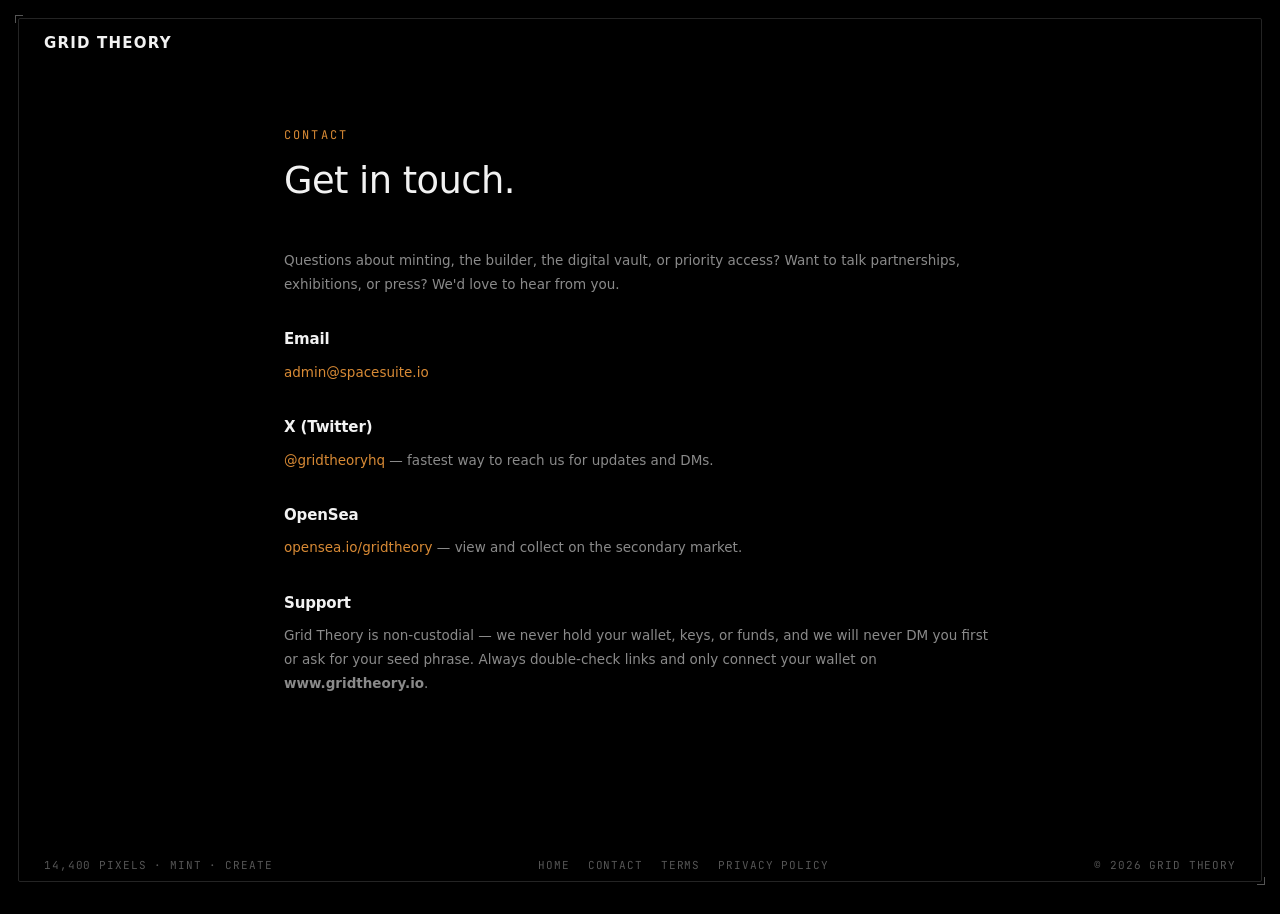
==== contact.html @ b7319b52 "Add art" ====
<!DOCTYPE html>
<html lang="en">
<head>
  <meta charset="UTF-8" />
  <meta name="viewport" content="width=device-width, initial-scale=1.0" />
  <title>Grid Theory — Contact</title>
  <meta name="description" content="Get in touch with the Grid Theory team — partnerships, press, and support." />

  <link rel="preconnect" href="https://api.fontshare.com" crossorigin />
  <link href="https://api.fontshare.com/v2/css?f[]=general-sans@400,500,600&display=swap" rel="stylesheet" />
  <link rel="preconnect" href="https://fonts.googleapis.com" />
  <link rel="preconnect" href="https://fonts.gstatic.com" crossorigin />
  <link href="https://fonts.googleapis.com/css2?family=JetBrains+Mono:wght@400;500&display=swap" rel="stylesheet" />

  <link rel="icon" type="image/png" href="assets/logo-favicon.png?v=69" />
  <link rel="stylesheet" href="styles.css?v=69" />
</head>
<body>
  <div class="frame" aria-hidden="true"></div>

  <header class="topbar">
    <a class="site-name" href="index.html#home" aria-label="Grid Theory">Grid Theory</a>
  </header>

  <main>
    <section class="panel legal-page">
      <div class="panel-head">
        <span class="section-index">CONTACT</span>
        <h2 class="panel-title">Get in touch.</h2>
      </div>

      <div class="legal">
        <p>
          Questions about minting, the builder, the digital vault, or priority access?
          Want to talk partnerships, exhibitions, or press? We'd love to hear from you.
        </p>

        <h3>Email</h3>
        <p><a href="mailto:admin@spacesuite.io">admin@spacesuite.io</a></p>

        <h3>X (Twitter)</h3>
        <p><a href="https://x.com/gridtheoryhq" target="_blank" rel="noreferrer">@gridtheoryhq</a> — fastest way to reach us for updates and DMs.</p>

        <h3>OpenSea</h3>
        <p><a href="https://opensea.io/gridtheory" target="_blank" rel="noreferrer">opensea.io/gridtheory</a> — view and collect on the secondary market.</p>

        <h3>Support</h3>
        <p>
          Grid Theory is non-custodial — we never hold your wallet, keys, or funds, and we
          will never DM you first or ask for your seed phrase. Always double-check links and
          only connect your wallet on <strong>www.gridtheory.io</strong>.
        </p>
      </div>
    </section>
  </main>

  <footer class="footer site-footer">
    <span class="foot-tag">14,400 PIXELS · MINT · CREATE</span>
    <nav class="foot-links" aria-label="Footer">
      <a href="index.html#home">Home</a>
      <a href="contact.html">Contact</a>
      <a href="terms.html">Terms</a>
      <a href="privacy.html">Privacy Policy</a>
    </nav>
    <span class="foot-copy">© 2026 Grid Theory</span>
  </footer>
</body>
</html>
---- styles.css ----
:root {
  --bg: #000000;
  --bg-soft: #111111;
  --text: #f2f2f2;
  --muted: #8a8a8a;
  --faint: #555555;
  --line: #242424;
  --accent-color: #d88a35;
  --accent: var(--accent-color);
  --blue: var(--accent-color);
  --cyan: #00a7b5;
  --gold: #ffc247;
  --violet: #2a1545;
  --font-display: 'General Sans', system-ui, sans-serif;
  --font-mono: 'JetBrains Mono', ui-monospace, monospace;
  --frame-inset: 18px;
  --pad-x: clamp(20px, 5vw, 64px);
}

* { box-sizing: border-box; margin: 0; padding: 0; }

html { scroll-behavior: smooth; }

body {
  background: var(--bg);
  color: var(--text);
  font-family: var(--font-display);
  -webkit-font-smoothing: antialiased;
  line-height: 1.5;
  overflow-x: hidden;
  position: relative;
  min-height: 100vh;
}

/* radial atmosphere */
body::before {
  content: "";
  position: fixed;
  inset: 0;
  background: #000000;
  pointer-events: none;
  z-index: 0;
}

/* ---- thin framed border ---- */
.frame {
  position: fixed;
  inset: var(--frame-inset);
  border: 1px solid var(--line);
  border-radius: 2px;
  pointer-events: none;
  z-index: 50;
}
.frame::before, .frame::after {
  content: "";
  position: absolute;
  width: 7px; height: 7px;
  border: 1px solid var(--faint);
}
.frame::before { top: -4px; left: -4px; border-right: none; border-bottom: none; }
.frame::after { bottom: -4px; right: -4px; border-left: none; border-top: none; }

/* ---- topbar ---- */
.topbar {
  position: fixed;
  top: calc(var(--frame-inset) + 14px);
  left: 0; right: 0;
  display: flex;
  align-items: center;
  justify-content: space-between;
  padding: 0 calc(var(--frame-inset) + 26px);
  z-index: 60;
}

.site-name {
  font-family: var(--font-display);
  font-size: 15px;
  font-weight: 700;
  letter-spacing: 0.08em;
  color: var(--text);
  text-decoration: none;
  text-transform: uppercase;
  white-space: nowrap;
  transition: color .25s;
}

.site-name:hover {
  color: transparent;
  background: linear-gradient(90deg, #ff4d4d, #d88a35, #f0b56a, #1ca3a5, #4f8dff, #ff4d4d);
  background-size: 320% 100%;
  -webkit-background-clip: text;
  background-clip: text;
  animation: wordmark-colour-flow 1.8s ease-in-out infinite;
}

@keyframes wordmark-colour-flow {
  0% { background-position: 0% 50%; }
  50% { background-position: 100% 50%; }
  100% { background-position: 0% 50%; }
}

/* segmented nav */
.nav {
  display: flex;
  border: 1px solid var(--line);
  border-radius: 0;
  overflow: hidden;
  background: rgba(255,255,255,0.018);
  backdrop-filter: blur(6px);
}
.nav-link {
  font-family: var(--font-display);
  font-size: 14px;
  font-weight: 500;
  letter-spacing: 0.01em;
  color: var(--text);
  text-decoration: none;
  padding: 10px 24px;
  border-right: 1px solid var(--line);
  transition: color .25s, background .25s;
}
.nav-link:last-child { border-right: none; }
.nav-link:hover { color: var(--text); background: rgba(255,255,255,0.04); }
.nav-link.is-active { color: var(--text); background: rgba(255,255,255,0.06); }
.nav-link-locked {
  position: relative;
  color: rgba(255,255,255,0.62);
}
.nav-link-locked::after {
  content: "";
  display: inline-block;
  width: 9px;
  height: 11px;
  margin-left: 6px;
  vertical-align: -1px;
  background-color: var(--accent-color);
  -webkit-mask: url("data:image/svg+xml,%3Csvg xmlns='http://www.w3.org/2000/svg' viewBox='0 0 24 24'%3E%3Cpath d='M7 10V7a5 5 0 0 1 10 0v3' fill='none' stroke='%23000' stroke-width='2'/%3E%3Crect x='4' y='10' width='16' height='11' rx='2' fill='%23000'/%3E%3C/svg%3E") no-repeat center / contain;
  mask: url("data:image/svg+xml,%3Csvg xmlns='http://www.w3.org/2000/svg' viewBox='0 0 24 24'%3E%3Cpath d='M7 10V7a5 5 0 0 1 10 0v3' fill='none' stroke='%23000' stroke-width='2'/%3E%3Crect x='4' y='10' width='16' height='11' rx='2' fill='%23000'/%3E%3C/svg%3E") no-repeat center / contain;
}
.menu-toggle {
  display: none;
  flex-direction: column;
  gap: 5px;
  background: none;
  border: none;
  cursor: pointer;
  padding: 8px;
}
.menu-toggle span {
  width: 22px; height: 1.5px;
  background: var(--text);
  transition: transform .3s, opacity .3s;
}

/* ---- hero ---- */
.hero {
  position: relative;
  z-index: 1;
  min-height: 100vh;
  display: flex;
  align-items: center;
  justify-content: center;
  gap: clamp(42px, 7vw, 110px);
  padding: 0 var(--pad-x);
}
.hero-inner {
  max-width: 620px;
  width: 100%;
}
.hero-title {
  font-size: clamp(2rem, 5.2vw, 3.4rem);
  font-weight: 500;
  line-height: 1.08;
  letter-spacing: -0.02em;
  margin-bottom: 34px;
}

.pixel-art-preview {
  width: clamp(220px, 28vw, 390px);
  aspect-ratio: 1;
  border: 1px solid rgba(255,255,255,0.14);
  background: #0b0b0b;
  box-shadow: 0 34px 120px rgba(0,0,0,0.62), 0 0 80px rgba(255,45,111,0.09);
  padding: clamp(7px, 1vw, 11px);
}

.pixel-board-image {
  width: 100%;
  height: 100%;
  display: block;
  object-fit: cover;
  image-rendering: pixelated;
  image-rendering: crisp-edges;
}

/* ---- digital vault: 3D coverflow gallery ---- */
.vault-loading, .vault-empty {
  font-family: var(--font-mono);
  font-size: 12px;
  letter-spacing: 0.04em;
  color: var(--muted);
  padding: 24px 0;
}
.vault-coverflow {
  position: relative;
  height: clamp(330px, 46vw, 560px);
  margin: 22px 0 6px;
  perspective: 1600px;
}
.vault-track {
  position: absolute;
  inset: 0;
  transform-style: preserve-3d;
}
.vault-frame {
  position: absolute;
  top: 50%;
  left: 50%;
  width: clamp(230px, 33vw, 410px);
  height: clamp(290px, 42vw, 520px);
  border: 1px solid rgba(255, 255, 255, 0.14);
  border-radius: 5px;
  background: #0b0b0b;
  overflow: hidden;
  box-shadow: 0 28px 80px rgba(0, 0, 0, 0.6);
  cursor: pointer;
  filter: brightness(0.45) saturate(0.85) blur(3.5px);
  transition: transform .6s cubic-bezier(.22, .7, .2, 1), opacity .6s, filter .6s, box-shadow .6s, border-color .6s;
  will-change: transform, opacity;
}
.vault-frame.is-active {
  filter: none;
  cursor: default;
  border-color: rgba(216, 138, 53, 0.5);
  box-shadow: 0 44px 130px rgba(0, 0, 0, 0.78), 0 0 80px rgba(216, 138, 53, 0.1);
}
.vault-frame-img {
  width: 100%;
  height: 100%;
  object-fit: cover;
  display: block;
}
.vault-frame-info {
  position: absolute;
  left: 0;
  right: 0;
  bottom: 0;
  max-height: 70%;
  overflow-y: auto;
  padding: 40px 16px 16px;
  background: linear-gradient(transparent, rgba(6, 6, 8, 0.7) 28%, rgba(6, 6, 8, 0.96));
  -webkit-backdrop-filter: blur(4px);
  backdrop-filter: blur(4px);
  opacity: 0;
  transform: translateY(10px);
  transition: opacity .4s .12s, transform .4s .12s;
  -ms-overflow-style: none;
  scrollbar-width: thin;
}
.vault-frame-info::-webkit-scrollbar { width: 4px; }
.vault-frame-info::-webkit-scrollbar-thumb { background: rgba(255,255,255,0.18); }
.vault-frame.is-active .vault-frame-info { opacity: 1; transform: none; }
.vault-frame-info strong {
  display: block;
  font-size: 14px;
  font-weight: 600;
  letter-spacing: -0.01em;
  margin-bottom: 7px;
}
.vault-frame-info p {
  margin: 0;
  font-size: 11px;
  line-height: 1.55;
  color: rgba(255, 255, 255, 0.76);
}
/* caption below the frame — used on mobile (hidden on desktop, where the
   info sits as an overlay inside the frame) */
.vault-caption { display: none; }

.vault-controls {
  display: flex;
  align-items: center;
  justify-content: center;
  gap: 20px;
  margin-top: 14px;
}

/* Mobile: the 3D coverflow is too cramped — show a single full-width image
   with the description below it instead. */
@media (max-width: 720px) {
  .vault-coverflow {
    height: auto;
    perspective: none;
    margin: 18px 0 0;
  }
  .vault-track {
    position: static;
    transform-style: flat;
  }
  .vault-frame {
    position: relative;
    top: auto;
    left: auto;
    width: 100%;
    height: auto;
    aspect-ratio: 1;
    transform: none !important;
    filter: none !important;
    opacity: 1 !important;
    box-shadow: 0 20px 60px rgba(0, 0, 0, 0.6);
  }
  .vault-frame:not(.is-active) { display: none; }
  .vault-frame-info { display: none; }
  .vault-caption {
    display: block;
    margin: 16px 2px 2px;
  }
  .vault-caption strong {
    display: block;
    font-size: 15px;
    font-weight: 600;
    letter-spacing: -0.01em;
    margin-bottom: 8px;
  }
  .vault-caption p {
    margin: 0;
    font-size: 12px;
    line-height: 1.65;
    color: var(--muted);
  }
}
.vault-nav {
  width: 42px;
  height: 42px;
  display: flex;
  align-items: center;
  justify-content: center;
  border: 1px solid var(--line);
  background: rgba(255, 255, 255, 0.03);
  color: var(--text);
  font-size: 20px;
  line-height: 1;
  cursor: pointer;
  border-radius: 999px;
  transition: border-color .25s, color .25s, background .25s;
}
.vault-nav:hover { border-color: var(--accent-color); color: var(--accent); }
.vault-counter {
  min-width: 54px;
  text-align: center;
  font-family: var(--font-mono);
  font-size: 11px;
  letter-spacing: 0.08em;
  color: var(--faint);
}

.hero-grid {
  width: 100%;
  height: 100%;
  display: grid;
  grid-template-columns: 1fr 1fr;
  grid-template-rows: 1fr 1fr;
  gap: clamp(6px, 1vw, 10px);
}

.hero-tile {
  width: 100%;
  height: 100%;
  display: block;
  border: 1px solid rgba(255,255,255,0.12);
  background: #060606;
}

.hero-meta {
  font-family: var(--font-mono);
  font-size: 13px;
  line-height: 1.85;
  letter-spacing: 0.02em;
  color: var(--accent-color);
  text-transform: uppercase;
}
.hero-meta .meta-gap { margin-top: 16px; }

.hero-links {
  margin-top: 30px;
  display: flex;
  flex-direction: column;
  gap: 4px;
}
.text-link {
  font-family: var(--font-mono);
  font-size: 12px;
  letter-spacing: 0.03em;
  text-transform: uppercase;
  color: var(--text);
  text-decoration: none;
  width: fit-content;
  border-bottom: 1px solid var(--faint);
  padding-bottom: 2px;
  transition: color .25s, border-color .25s;
}
.text-link:hover { color: var(--accent); border-color: var(--accent); }

/* ---- panels ---- */
.panel {
  position: relative;
  z-index: 1;
  padding: clamp(80px, 14vh, 160px) var(--pad-x);
  max-width: 1120px;
  margin: 0 auto;
}
.panel-head { margin-bottom: 48px; }
.section-index {
  font-family: var(--font-mono);
  font-size: 12px;
  letter-spacing: 0.18em;
  color: var(--blue);
  display: block;
  margin-bottom: 16px;
}
.panel-title {
  font-size: clamp(1.5rem, 3.4vw, 2.3rem);
  font-weight: 500;
  letter-spacing: -0.015em;
  line-height: 1.12;
}
.panel-note {
  font-family: var(--font-mono);
  font-size: 12px;
  line-height: 1.8;
  color: var(--muted);
  text-transform: uppercase;
  letter-spacing: 0.02em;
  max-width: 460px;
  margin-top: 40px;
}

/* canvas stage */
.canvas-stage {
  position: relative;
  border: 1px solid var(--line);
  border-radius: 3px;
  aspect-ratio: 16 / 9;
  overflow: hidden;
  background: #000000;
}
#field { width: 100%; height: 100%; display: block; cursor: crosshair; }
.canvas-readout {
  position: absolute;
  bottom: 14px; left: 16px;
  display: flex;
  gap: 22px;
  font-family: var(--font-mono);
  font-size: 11px;
  letter-spacing: 0.06em;
  color: var(--faint);
  text-transform: uppercase;
  pointer-events: none;
}
.canvas-readout span { transition: color .2s; }

/* grid size examples */
.grid-size-list {
  display: grid;
  grid-template-columns: repeat(4, 1fr);
  gap: 14px;
}

.grid-size-card {
  border: 1px solid var(--line);
  background: rgba(255,255,255,0.01);
  color: inherit;
  padding: 14px;
  min-height: 210px;
  display: flex;
  flex-direction: column;
  justify-content: space-between;
  text-align: left;
  cursor: pointer;
  appearance: none;
  transition: border-color .25s, background .25s, transform .25s;
}

.grid-size-card:hover {
  border-color: var(--accent-color);
  background: rgba(216,138,53,0.025);
  transform: translateY(-2px);
}

.grid-size-card:focus-visible {
  outline: 2px solid #5aa7ff;
  outline-offset: 3px;
}

.grid-size-card.is-active {
  border-color: #5aa7ff;
  background: rgba(90,167,255,0.045);
  box-shadow: 0 0 0 1px rgba(90,167,255,0.14), 0 18px 60px rgba(90,167,255,0.06);
}

.grid-size-card span {
  font-family: var(--font-mono);
  font-size: 13px;
  letter-spacing: 0.08em;
  color: var(--accent-color);
  text-transform: uppercase;
  margin-top: 16px;
}

.grid-sample {
  width: 100%;
  aspect-ratio: 1;
  position: relative;
  border: 1px solid rgba(255,255,255,0.38);
  background-color: #101010;
  background-image:
    linear-gradient(rgba(255,255,255,0.5) 1px, transparent 1px),
    linear-gradient(90deg, rgba(255,255,255,0.5) 1px, transparent 1px);
  background-size:
    calc(100% / var(--grid-size, 6)) calc(100% / var(--grid-size, 6)),
    calc(100% / var(--grid-size, 6)) calc(100% / var(--grid-size, 6));
  background-position: 0 0;
  overflow: hidden;
}

/* builder */
.builder-panel {
  max-width: 1240px;
  padding-top: clamp(130px, 18vh, 220px);
  margin-top: clamp(24px, 5vh, 72px);
}

.builder-head {
  display: flex;
  justify-content: space-between;
  align-items: flex-start;
  gap: 24px;
}

.wallet-button,
.download-button,
.builder-grid-controls button {
  border: 1px solid var(--line);
  background: rgba(255,255,255,0.018);
  color: var(--text);
  font-family: var(--font-mono);
  font-size: 11px;
  letter-spacing: 0.07em;
  text-transform: uppercase;
  padding: 11px 14px;
  cursor: pointer;
  transition: border-color .25s, background .25s, color .25s, transform .25s;
}

.wallet-button:hover,
.download-button:hover,
.builder-grid-controls button:hover,
.builder-grid-controls button.is-active {
  border-color: var(--accent-color);
  color: var(--accent-color);
  background: rgba(216,138,53,0.04);
}

.builder-shell {
  display: grid;
  grid-template-columns: minmax(230px, 300px) 1fr;
  gap: 18px;
  align-items: stretch;
}

.nft-drawer,
.builder-workspace {
  border: 1px solid var(--line);
  background: rgba(255,255,255,0.012);
}

.nft-drawer {
  padding: 16px;
}

.drawer-head {
  display: flex;
  flex-direction: column;
  gap: 8px;
  margin-bottom: 16px;
}

.drawer-head span {
  font-family: var(--font-mono);
  font-size: 12px;
  letter-spacing: 0.08em;
  color: var(--accent-color);
  text-transform: uppercase;
}

.nft-count {
  font-family: var(--font-mono);
  font-size: 11px;
  line-height: 1.4;
  letter-spacing: 0.07em;
  color: var(--text);
  text-transform: uppercase;
  font-weight: 500;
}

.drawer-head small {
  font-family: var(--font-mono);
  font-size: 10px;
  line-height: 1.6;
  color: var(--muted);
  text-transform: uppercase;
}

.nft-palette {
  display: grid;
  grid-template-columns: repeat(4, 1fr);
  gap: 8px;
  max-height: 520px;
  overflow: auto;
  padding-right: 4px;
}

.nft-palette.is-return-target {
  outline: 2px dashed var(--accent-color);
  outline-offset: 4px;
  background: rgba(216,138,53,0.05);
}

.nft-empty {
  grid-column: 1 / -1;
  min-height: 220px;
  border: 1px dashed rgba(255,255,255,0.18);
  display: grid;
  place-items: center;
  text-align: center;
  padding: 18px;
  font-family: var(--font-mono);
  font-size: 10px;
  line-height: 1.7;
  letter-spacing: 0.06em;
  color: var(--muted);
  text-transform: uppercase;
}

.nft-swatch {
  aspect-ratio: 1;
  border: 1px solid rgba(255,255,255,0.16);
  cursor: grab;
  position: relative;
  transition: transform .2s, border-color .2s;
}

.nft-swatch:active { cursor: grabbing; }
.nft-swatch.is-selected,
.nft-swatch:hover {
  border-color: var(--accent-color);
  transform: translateY(-1px);
}

.nft-swatch::after {
  content: attr(data-token);
  position: absolute;
  left: 4px;
  bottom: 3px;
  font-family: var(--font-mono);
  font-size: 7px;
  color: rgba(255,255,255,0.72);
  text-shadow: 0 1px 2px rgba(0,0,0,0.8);
}

.builder-workspace {
  padding: 16px;
  min-width: 0;
}

.builder-toolbar {
  display: flex;
  justify-content: space-between;
  gap: 14px;
  margin-bottom: 16px;
}

.builder-grid-controls {
  display: flex;
  flex-wrap: wrap;
  gap: 8px;
}

.download-group {
  display: flex;
  gap: 8px;
}

.art-name-input {
  border: 1px solid var(--line);
  background: rgba(255,255,255,0.02);
  color: var(--text);
  font-family: var(--font-mono);
  font-size: 11px;
  letter-spacing: 0.06em;
  text-transform: uppercase;
  padding: 0 12px;
  min-width: 160px;
}

.art-name-input::placeholder {
  color: var(--faint);
  text-transform: uppercase;
}

.art-name-input:focus {
  outline: none;
  border-color: var(--accent-color);
}

.builder-board-wrap {
  display: grid;
  place-items: center;
  min-height: 560px;
  background: #050505;
  border: 1px solid rgba(255,255,255,0.08);
  overflow: hidden;
}

.builder-board {
  width: min(70vh, 100%, 620px);
  aspect-ratio: 1;
  display: grid;
  background: rgba(255,255,255,0.42);
  gap: 1px;
  border: 1px solid rgba(255,255,255,0.28);
}

.builder-cell {
  border: 0;
  padding: 0;
  background: #101010;
  min-width: 0;
  min-height: 0;
  cursor: copy;
  transition: outline .15s, filter .15s;
}

.builder-cell:hover,
.builder-cell.is-hovered {
  outline: 2px solid #5aa7ff;
  outline-offset: -2px;
  filter: brightness(1.18);
}

/* standalone lab page */
.lab-page {
  padding-top: clamp(120px, 16vh, 200px);
  margin-top: 0;
}

/* wallet picker modal */
.wallet-modal {
  position: fixed;
  inset: 0;
  z-index: 1000;
  display: grid;
  place-items: center;
  padding: 24px;
  background: rgba(0,0,0,0);
  backdrop-filter: blur(0);
  -webkit-backdrop-filter: blur(0);
  opacity: 0;
  pointer-events: none;
  transition: opacity .25s, background .25s, backdrop-filter .25s;
}

.wallet-modal.is-visible {
  background: rgba(0,0,0,0.5);
  backdrop-filter: blur(14px);
  -webkit-backdrop-filter: blur(14px);
  opacity: 1;
  pointer-events: auto;
}

.wallet-card {
  position: relative;
  width: min(420px, 100%);
  border: 1px solid rgba(216,138,53,0.42);
  background: rgba(8,8,8,0.96);
  box-shadow: 0 40px 140px rgba(0,0,0,0.8), 0 0 80px rgba(216,138,53,0.08);
  padding: 30px 26px 24px;
  transform: translateY(12px) scale(0.985);
  opacity: 0;
  transition: transform .25s, opacity .25s;
}

.wallet-modal.is-visible .wallet-card {
  transform: translateY(0) scale(1);
  opacity: 1;
}

.wallet-close {
  position: absolute;
  top: 14px;
  right: 14px;
  border: 1px solid var(--line);
  background: rgba(255,255,255,0.02);
  color: var(--text);
  font-family: var(--font-mono);
  font-size: 10px;
  letter-spacing: 0.08em;
  text-transform: uppercase;
  padding: 8px 11px;
  cursor: pointer;
}

.wallet-close:hover { border-color: var(--accent-color); color: var(--accent-color); }

.wallet-eyebrow {
  display: block;
  font-family: var(--font-mono);
  font-size: 11px;
  letter-spacing: 0.14em;
  text-transform: uppercase;
  color: var(--accent-color);
  margin-bottom: 12px;
}

.wallet-card h3 {
  font-size: 1.4rem;
  font-weight: 500;
  letter-spacing: -0.015em;
  margin-bottom: 20px;
}

/* verify popup */
.verify-intro {
  font-size: 12.5px;
  line-height: 1.7;
  color: var(--muted);
  margin: -8px 0 18px;
}
.verify-modal .cert-form { margin-top: 0; }
.verify-result { margin-top: 14px; }
.verify-result:empty { display: none; }

.wallet-options {
  display: flex;
  flex-direction: column;
  gap: 10px;
  margin-bottom: 16px;
}

.wallet-option {
  display: flex;
  align-items: center;
  justify-content: space-between;
  border: 1px solid var(--line);
  background: rgba(255,255,255,0.018);
  color: var(--text);
  padding: 15px 16px;
  cursor: pointer;
  transition: border-color .2s, background .2s, transform .2s;
}

.wallet-option:hover {
  border-color: var(--accent-color);
  background: rgba(216,138,53,0.05);
  transform: translateY(-1px);
}

.wallet-option[data-missing="true"] { opacity: 0.55; }

.wallet-option-name {
  font-family: var(--font-display);
  font-size: 15px;
  font-weight: 500;
}

.wallet-option-status {
  font-family: var(--font-mono);
  font-size: 9px;
  letter-spacing: 0.08em;
  text-transform: uppercase;
  color: var(--muted);
}

.wallet-card small {
  display: block;
  font-family: var(--font-mono);
  font-size: 10px;
  line-height: 1.6;
  letter-spacing: 0.04em;
  color: var(--muted);
  text-transform: uppercase;
}

/* lab wallet header */
.lab-wallet {
  display: flex;
  flex-direction: column;
  align-items: flex-end;
  gap: 8px;
  max-width: 320px;
}

.lab-wallet small {
  font-family: var(--font-mono);
  font-size: 10px;
  line-height: 1.6;
  letter-spacing: 0.04em;
  color: var(--muted);
  text-transform: uppercase;
  text-align: right;
}

/* certificate verification */
.cert-verify {
  margin-top: 40px;
  border: 1px solid var(--line);
  background: rgba(255,255,255,0.012);
  padding: clamp(22px, 3vw, 34px);
}

.cert-title {
  font-size: clamp(1.2rem, 2.6vw, 1.7rem);
  font-weight: 500;
  letter-spacing: -0.015em;
  line-height: 1.12;
  margin-top: 12px;
}

.cert-note {
  font-family: var(--font-mono);
  font-size: 11px;
  line-height: 1.8;
  letter-spacing: 0.02em;
  color: var(--muted);
  text-transform: uppercase;
  max-width: 520px;
  margin-top: 14px;
}

.cert-form {
  display: flex;
  gap: 10px;
  margin-top: 22px;
  max-width: 480px;
}

.cert-form input {
  flex: 1;
  min-width: 0;
  border: 1px solid var(--line);
  background: rgba(255,255,255,0.02);
  color: var(--text);
  font-family: var(--font-mono);
  font-size: 13px;
  letter-spacing: 0.08em;
  text-transform: uppercase;
  padding: 12px 14px;
}

.cert-form input:focus {
  outline: none;
  border-color: var(--accent-color);
}

.cert-form button {
  border: 1px solid var(--accent-color);
  background: rgba(216,138,53,0.06);
  color: var(--accent-color);
  font-family: var(--font-mono);
  font-size: 11px;
  letter-spacing: 0.08em;
  text-transform: uppercase;
  padding: 12px 22px;
  cursor: pointer;
  transition: background .25s, color .25s;
}

.cert-form button:hover {
  background: var(--accent-color);
  color: #050505;
}

.cert-result {
  margin-top: 16px;
  font-family: var(--font-mono);
  font-size: 11px;
  line-height: 1.7;
  letter-spacing: 0.04em;
  text-transform: uppercase;
  min-height: 1.2em;
}

.cert-result.is-valid { color: #4ade80; }
.cert-result.is-invalid { color: #ff6a6a; }

/* locked future sections */
.locked-panel {
  position: relative;
  overflow: hidden;
}

.locked-panel .builder-shell,
.locked-panel .store-grid,
.locked-panel > .panel-note {
  opacity: 0.34;
  filter: grayscale(0.45);
  pointer-events: none;
}

.lock-overlay {
  position: absolute;
  z-index: 5;
  left: 50%;
  top: 52%;
  transform: translate(-50%, -50%);
  width: min(460px, calc(100% - 42px));
  border: 1px solid rgba(216,138,53,0.42);
  background: rgba(5,5,5,0.88);
  color: var(--text);
  padding: 26px;
  text-align: left;
  cursor: pointer;
  box-shadow: 0 30px 100px rgba(0,0,0,0.74), 0 0 70px rgba(216,138,53,0.08);
  backdrop-filter: blur(12px);
}

.lock-overlay span,
.lock-overlay small {
  display: block;
  font-family: var(--font-mono);
  text-transform: uppercase;
  letter-spacing: 0.08em;
}

.lock-overlay .lock-kicker {
  color: var(--accent-color);
  font-size: 11px;
  margin-bottom: 12px;
}

.lock-overlay strong {
  display: block;
  font-size: clamp(1.35rem, 3vw, 2rem);
  font-weight: 500;
  line-height: 1.08;
  letter-spacing: -0.02em;
  margin-bottom: 14px;
}

.lock-overlay small {
  color: var(--muted);
  font-size: 10px;
  line-height: 1.6;
}

.lock-overlay:hover {
  border-color: var(--accent-color);
  background: rgba(8,8,8,0.94);
}

.store-panel {
  max-width: 1240px;
}

.store-grid {
  display: grid;
  grid-template-columns: repeat(3, 1fr);
  gap: 14px;
}

.store-card {
  min-height: 260px;
  border: 1px solid var(--line);
  background: rgba(255,255,255,0.012);
  padding: 22px;
  display: flex;
  flex-direction: column;
  justify-content: space-between;
}

.store-card span {
  font-family: var(--font-mono);
  font-size: 11px;
  letter-spacing: 0.12em;
  color: var(--accent-color);
}

.store-card h3 {
  font-size: clamp(1.15rem, 2.4vw, 1.65rem);
  line-height: 1.08;
  font-weight: 500;
  letter-spacing: -0.015em;
  max-width: 230px;
}

.store-card p {
  font-family: var(--font-mono);
  color: var(--muted);
  font-size: 11px;
  line-height: 1.7;
  letter-spacing: 0.03em;
  text-transform: uppercase;
}

.topbar,
main,
.footer,
.social,
.frame {
  transition: filter 300ms ease-in-out, transform 300ms ease-in-out;
}

.future-page-open,
.future-page-exiting {
  overflow: hidden;
}

.future-page-open .topbar,
.future-page-open main,
.future-page-open .footer,
.future-page-open .social,
.future-page-open .frame {
  filter: blur(12px);
  transform: scale(0.992);
  pointer-events: none;
}

.future-page-exiting .topbar,
.future-page-exiting main,
.future-page-exiting .footer,
.future-page-exiting .social,
.future-page-exiting .frame {
  pointer-events: none;
}

.future-page {
  position: fixed;
  inset: 0;
  z-index: 1000;
  display: grid;
  place-items: center;
  padding: calc(var(--frame-inset) + 22px);
  background: rgba(0,0,0,0);
  backdrop-filter: blur(0);
  -webkit-backdrop-filter: blur(0);
  opacity: 0;
  pointer-events: none;
  transition:
    opacity 300ms ease-in-out,
    background 300ms ease-in-out,
    backdrop-filter 300ms ease-in-out,
    -webkit-backdrop-filter 300ms ease-in-out;
}

.future-page.is-visible {
  background: rgba(0,0,0,0.48);
  backdrop-filter: blur(18px);
  -webkit-backdrop-filter: blur(18px);
  opacity: 1;
  pointer-events: auto;
}

.future-page.is-closing {
  pointer-events: auto;
}

.future-page-card {
  width: min(760px, 100%);
  min-height: min(540px, calc(100vh - 80px));
  border: 1px solid rgba(216,138,53,0.44);
  background:
    linear-gradient(135deg, rgba(216,138,53,0.12), transparent 34%),
    rgba(3,3,3,0.92);
  box-shadow: 0 40px 160px rgba(0,0,0,0.82), 0 0 100px rgba(216,138,53,0.1);
  padding: clamp(26px, 5vw, 52px);
  position: relative;
  display: flex;
  flex-direction: column;
  justify-content: center;
  transform: translateY(16px) scale(0.985);
  transition: transform 300ms ease-in-out, opacity 300ms ease-in-out;
  opacity: 0;
}

.future-page.is-visible .future-page-card {
  transform: translateY(0) scale(1);
  opacity: 1;
}

.future-page.is-closing .future-page-card {
  transform: translateY(16px) scale(0.985);
  opacity: 0;
}

.future-close {
  position: absolute;
  top: 18px;
  right: 18px;
  border: 1px solid var(--line);
  background: rgba(255,255,255,0.02);
  color: var(--text);
  font-family: var(--font-mono);
  font-size: 11px;
  letter-spacing: 0.08em;
  text-transform: uppercase;
  padding: 10px 13px;
  cursor: pointer;
}

.future-close:hover {
  border-color: var(--accent-color);
  color: var(--accent-color);
}

.future-eyebrow {
  font-family: var(--font-mono);
  font-size: 12px;
  letter-spacing: 0.16em;
  text-transform: uppercase;
  color: var(--accent-color);
  margin-bottom: 18px;
}

.future-page-card h2 {
  font-size: clamp(2.1rem, 6vw, 4.8rem);
  line-height: 0.96;
  letter-spacing: -0.045em;
  font-weight: 500;
  max-width: 660px;
  margin-bottom: 24px;
}

.future-page-card p {
  max-width: 560px;
  color: var(--muted);
  font-family: var(--font-mono);
  font-size: 12px;
  line-height: 1.8;
  letter-spacing: 0.03em;
  text-transform: uppercase;
}

.future-highlight {
  margin-top: 24px;
  border: 1px solid rgba(216,138,53,0.5);
  background: linear-gradient(135deg, rgba(216,138,53,0.14), rgba(216,138,53,0.04));
  color: #f0b56a;
  padding: 14px 16px;
  font-family: var(--font-mono);
  font-size: 12px;
  line-height: 1.7;
  letter-spacing: 0.03em;
  text-transform: uppercase;
}

.future-list {
  display: flex;
  flex-wrap: wrap;
  gap: 8px;
  margin: 28px 0;
}

.future-list span {
  border: 1px solid rgba(255,255,255,0.12);
  color: var(--text);
  padding: 9px 11px;
  font-family: var(--font-mono);
  font-size: 10px;
  letter-spacing: 0.07em;
  text-transform: uppercase;
}

.future-page-card strong {
  display: block;
  max-width: 560px;
  color: #f0b56a;
  font-family: var(--font-mono);
  font-size: 12px;
  line-height: 1.7;
  letter-spacing: 0.04em;
  text-transform: uppercase;
}

/* gallery */
.gallery-grid {
  display: grid;
  grid-template-columns: repeat(4, 1fr);
  gap: 14px;
}
.tile {
  position: relative;
  aspect-ratio: 1;
  border: 1px solid var(--line);
  border-radius: 0;
  overflow: hidden;
  background: #060606;
  transition: border-color .3s, transform .3s;
}
.tile canvas {
  width: 100%;
  height: 100%;
  display: block;
}
/* "more traits hidden" placeholder tile */
.tile-hidden {
  display: flex;
  align-items: center;
  justify-content: center;
  background: #0a0a0a;
  border-style: dashed;
  border-color: rgba(255,255,255,0.22);
}
.tile-id {
  position: absolute;
  top: 8px; left: 9px;
  font-family: var(--font-mono);
  font-size: 10px;
  letter-spacing: 0.08em;
  color: var(--faint);
  transition: color .3s;
}
.tile-caption {
  position: absolute;
  left: 9px;
  right: 9px;
  bottom: 8px;
  font-family: var(--font-mono);
  font-size: 9px;
  line-height: 1.3;
  letter-spacing: 0.06em;
  text-transform: uppercase;
  color: rgba(255,255,255,0.72);
  background: rgba(0,0,0,0.48);
  padding: 5px 6px;
}
.tile:hover { border-color: var(--accent); transform: translateY(-3px); }
.tile:hover .tile-id,
.tile:hover .tile-caption { color: var(--accent); }

@keyframes tile-flash {
  0%   { opacity: 1; transform: scale(1); }
  30%  { opacity: 0; transform: scale(0.94); }
  60%  { opacity: 0; transform: scale(0.94); }
  100% { opacity: 1; transform: scale(1); }
}
.tile-flash {
  animation: tile-flash 0.38s ease-in-out;
}

/* footer */
.footer {
  position: relative;
  z-index: 1;
  display: flex;
  justify-content: space-between;
  align-items: center;
  padding: 24px calc(var(--frame-inset) + 26px) calc(var(--frame-inset) + 22px);
  font-family: var(--font-mono);
  font-size: 11px;
  letter-spacing: 0.08em;
  color: var(--faint);
  text-transform: uppercase;
}
.foot-links {
  display: flex;
  flex-wrap: wrap;
  gap: 18px;
}
.foot-links a {
  color: var(--faint);
  text-decoration: none;
  transition: color .25s;
}
.foot-links a:hover { color: var(--accent); }
.foot-copy { white-space: nowrap; }

/* legal / content pages (terms, privacy, contact) */
.legal-page { max-width: 840px; }
.legal {
  color: var(--muted);
  font-size: 13.5px;
  line-height: 1.75;
}
.legal-updated {
  display: block;
  font-family: var(--font-mono);
  font-size: 11px;
  letter-spacing: 0.06em;
  text-transform: uppercase;
  color: var(--faint);
  margin-bottom: 22px;
}
.legal h3 {
  color: var(--text);
  font-size: 15px;
  font-weight: 600;
  letter-spacing: -0.01em;
  margin: 30px 0 8px;
}
.legal p { margin: 0 0 12px; }
.legal ul { margin: 0 0 14px; padding-left: 18px; }
.legal li { margin-bottom: 6px; }
.legal a { color: var(--accent); text-decoration: none; }
.legal a:hover { text-decoration: underline; }

/* social corner */
.social {
  position: fixed;
  bottom: calc(var(--frame-inset) + 16px);
  right: calc(var(--frame-inset) + 26px);
  display: flex;
  gap: 12px;
  z-index: 60;
}
.social a {
  color: var(--muted);
  border: 1px solid var(--line);
  background: rgba(255,255,255,0.018);
  min-width: 42px;
  height: 30px;
  padding: 0 10px;
  display: inline-flex;
  align-items: center;
  justify-content: center;
  font-family: var(--font-mono);
  font-size: 10px;
  letter-spacing: 0.08em;
  text-transform: uppercase;
  text-decoration: none;
  transition: color .25s, transform .25s, border-color .25s, background .25s;
}
.social a:hover {
  color: var(--accent);
  border-color: var(--accent-color);
  background: rgba(216,138,53,0.04);
  transform: translateY(-2px);
}

/* ---- responsive ---- */
@media (max-width: 1080px) {
  .topbar {
    padding: 0 calc(var(--frame-inset) + 18px);
  }

  .nav-link {
    font-size: 12px;
    padding: 9px 14px;
  }

  .hero {
    gap: clamp(34px, 5vw, 68px);
  }

  .builder-shell {
    grid-template-columns: minmax(210px, 260px) 1fr;
  }

  .builder-board-wrap {
    min-height: 480px;
  }
}

@media (max-width: 720px) {
  :root {
    --frame-inset: 12px;
    --pad-x: calc(var(--frame-inset) + 18px);
  }

  .topbar {
    top: calc(var(--frame-inset) + 10px);
    padding: 0 calc(var(--frame-inset) + 16px);
  }

  .nav {
    position: fixed;
    top: calc(var(--frame-inset) + 60px);
    left: calc(var(--frame-inset) + 16px);
    right: calc(var(--frame-inset) + 16px);
    width: auto;
    flex-direction: column;
    border-radius: 0;
    opacity: 0;
    pointer-events: none;
    transform: translateY(-8px);
    transition: opacity .25s, transform .25s;
    background: rgba(14,14,14,0.96);
  }
  .nav.is-open { opacity: 1; pointer-events: auto; transform: translateY(0); }

  .nav-link {
    border-right: none;
    border-bottom: 1px solid var(--line);
    padding: 13px 18px;
    font-size: 12px;
  }

  .nav-link:last-child { border-bottom: none; }
  .menu-toggle { display: flex; }
  .menu-toggle.is-open span:first-child { transform: translateY(3.25px) rotate(45deg); }
  .menu-toggle.is-open span:last-child { transform: translateY(-3.25px) rotate(-45deg); }
  .site-name { font-size: 13px; }

  .hero {
    min-height: auto;
    padding: 132px var(--pad-x) 90px;
    flex-direction: column;
    align-items: flex-start;
    gap: 34px;
  }

  .hero-title {
    font-size: clamp(1.7rem, 8vw, 2.4rem);
    margin-bottom: 24px;
  }

  .hero-meta {
    max-width: 100%;
    font-size: 10.5px;
    line-height: 1.75;
  }

  .hero-links {
    gap: 8px;
    margin-top: 24px;
  }

  .text-link {
    font-size: 10.5px;
  }

  .pixel-art-preview {
    width: min(100%, 340px);
  }

  .panel {
    padding: 76px var(--pad-x);
  }

  .panel-head {
    margin-bottom: 30px;
  }

  .panel-title {
    font-size: clamp(1.35rem, 8vw, 2rem);
  }

  .panel-note {
    max-width: 100%;
    margin-top: 28px;
    font-size: 10.5px;
  }

  .canvas-stage {
    aspect-ratio: 1;
  }

  .canvas-readout {
    left: 12px;
    bottom: 10px;
    gap: 12px;
    font-size: 9px;
  }

  .grid-size-list {
    grid-template-columns: repeat(2, minmax(0, 1fr));
    gap: 10px;
  }

  .grid-size-card {
    min-height: 140px;
    padding: 11px;
  }

  .grid-size-card span {
    font-size: 10.5px;
    margin-top: 12px;
  }

  .builder-panel {
    padding-top: 86px;
    margin-top: 0;
  }

  .builder-head,
  .builder-toolbar { flex-direction: column; }

  .builder-shell { grid-template-columns: 1fr; }

  .nft-drawer,
  .builder-workspace {
    width: 100%;
  }

  .nft-palette {
    grid-template-columns: repeat(4, 1fr);
    max-height: 220px;
  }

  .builder-toolbar {
    align-items: stretch;
  }

  .builder-grid-controls {
    display: grid;
    grid-template-columns: repeat(2, minmax(0, 1fr));
  }

  .builder-grid-controls button,
  .download-button,
  .wallet-button {
    width: 100%;
    text-align: center;
  }

  .builder-board-wrap {
    min-height: auto;
    padding: 14px;
  }

  .builder-board {
    width: min(100%, 330px);
  }

  .store-grid { grid-template-columns: 1fr; }

  .gallery-grid {
    grid-template-columns: 1fr;
    gap: 12px;
  }

  .footer {
    flex-direction: column;
    gap: 8px;
    align-items: flex-start;
    padding-bottom: 18px;
  }

  /* On mobile the corner social buttons floated over content — let them flow
     at the bottom of the page (inside the frame) instead of overlapping. */
  .social {
    position: relative;   /* relative (not static) so it stays above body::before */
    inset: auto;
    z-index: 1;
    justify-content: center;
    gap: 10px;
    padding: 6px var(--pad-x) calc(var(--frame-inset) + 40px);
  }

  /* Solid backdrop behind the fixed header so page content doesn't bleed
     through it while scrolling. */
  .topbar::before {
    content: "";
    position: fixed;
    top: 0;
    left: 0;
    right: 0;
    height: calc(var(--frame-inset) + 50px);
    background: linear-gradient(var(--bg) 68%, transparent);
    z-index: -1;
    pointer-events: none;
  }

  /* Matching mask below the frame's bottom line so content scrolling past it
     disappears *inside* the square instead of flowing beyond the line. */
  body::after {
    content: "";
    position: fixed;
    left: 0;
    right: 0;
    bottom: 0;
    height: calc(var(--frame-inset) + 30px);
    background: linear-gradient(to top, var(--bg), var(--bg) var(--frame-inset), transparent);
    z-index: 40;
    pointer-events: none;
  }

  .social a {
    height: 28px;
    min-width: 38px;
    font-size: 9px;
  }

  .future-page {
    padding: calc(var(--frame-inset) + 12px);
  }

  .future-page-card {
    min-height: auto;
    padding: 56px 24px 24px;
  }

  .future-page-card h2 {
    font-size: clamp(2rem, 12vw, 3.4rem);
  }

  .future-page-card p,
  .future-page-card strong {
    font-size: 10.5px;
  }

  .future-list {
    flex-direction: column;
  }

  .future-list span {
    width: 100%;
  }

  .future-close {
    top: 12px;
    right: 12px;
  }
}

/* small phones: tighten the frame inset + paddings so everything fits the line */
@media (max-width: 400px) {
  :root {
    --frame-inset: 9px;
    --pad-x: calc(var(--frame-inset) + 14px);
  }
  .site-name { font-size: 12px; }
  .hero { padding: 116px var(--pad-x) 76px; }
  .panel { padding: 64px var(--pad-x); }
  .pixel-art-preview { width: min(100%, 300px); }
}

/* large phones / tablets in portrait: a touch more breathing room */
@media (min-width: 540px) and (max-width: 720px) {
  :root { --frame-inset: 16px; }
  .hero { padding: 140px var(--pad-x) 96px; }
}

@media (prefers-reduced-motion: reduce) {
  *, *::before, *::after { animation: none !important; scroll-behavior: auto; }
}
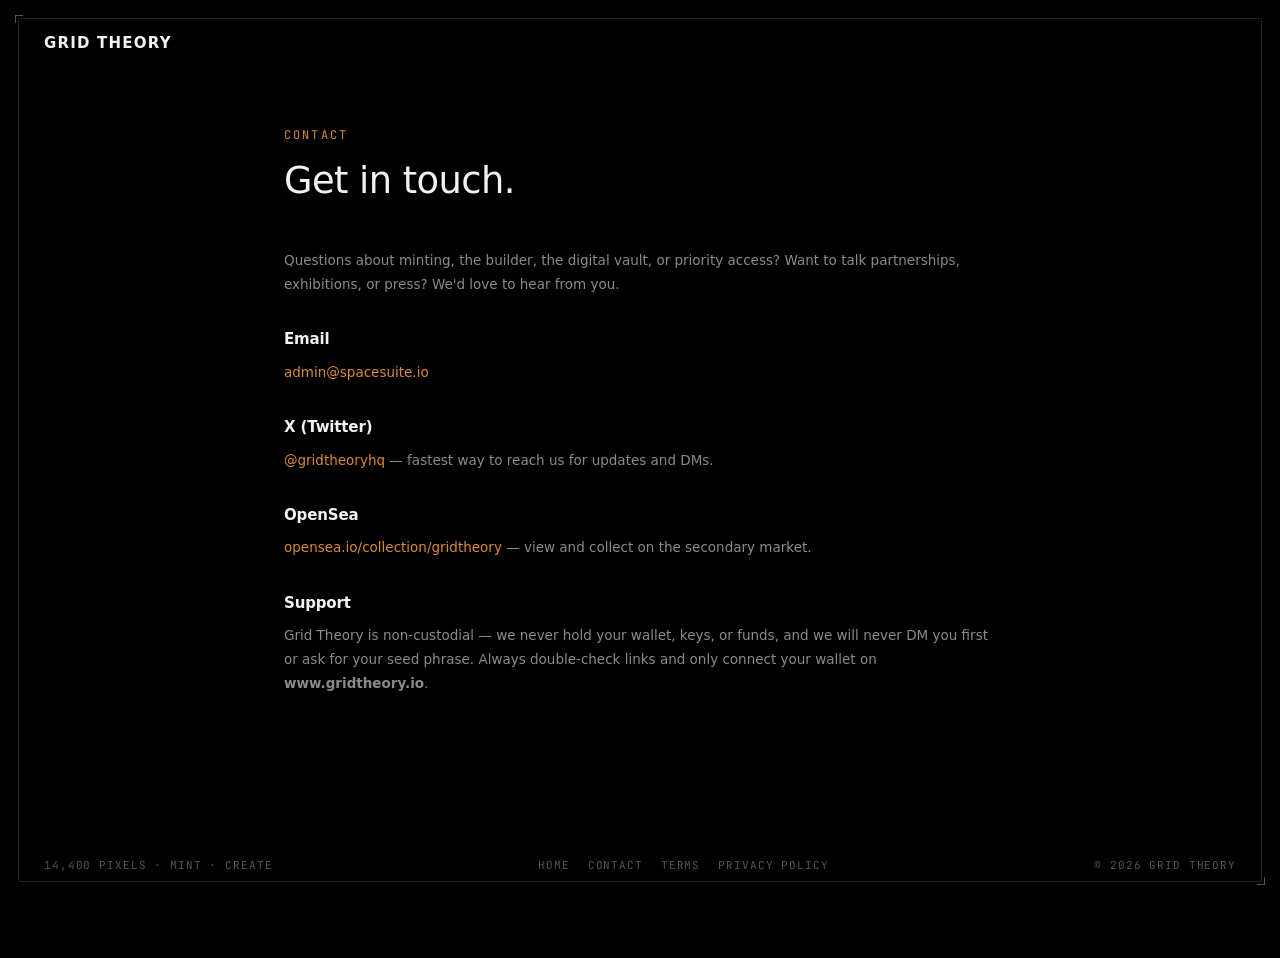
==== commit f5d65a4c: "Design" ====
--- a/contact.html
+++ b/contact.html
@@ -42,7 +42,7 @@
         <p><a href="https://x.com/gridtheoryhq" target="_blank" rel="noreferrer">@gridtheoryhq</a> — fastest way to reach us for updates and DMs.</p>
 
         <h3>OpenSea</h3>
-        <p><a href="https://opensea.io/gridtheory" target="_blank" rel="noreferrer">opensea.io/gridtheory</a> — view and collect on the secondary market.</p>
+        <p><a href="https://opensea.io/collection/gridtheory" target="_blank" rel="noreferrer">opensea.io/collection/gridtheory</a> — view and collect on the secondary market.</p>
 
         <h3>Support</h3>
         <p>
--- a/styles.css
+++ b/styles.css
@@ -440,11 +440,13 @@
   position: relative;
   border: 1px solid var(--line);
   border-radius: 3px;
-  aspect-ratio: 16 / 9;
+  aspect-ratio: 1;
   overflow: hidden;
   background: #000000;
 }
 #field { width: 100%; height: 100%; display: block; cursor: crosshair; }
+.canvas-stage { display: flex; align-items: center; justify-content: center; }
+.canvas-video { width: 70%; height: 70%; display: block; object-fit: contain; }
 .canvas-readout {
   position: absolute;
   bottom: 14px; left: 16px;
@@ -1354,7 +1356,8 @@
   display: flex;
   justify-content: space-between;
   align-items: center;
-  padding: 24px calc(var(--frame-inset) + 26px) calc(var(--frame-inset) + 22px);
+  /* extra bottom space so footer text clears the fixed corner social buttons */
+  padding: 24px calc(var(--frame-inset) + 26px) calc(var(--frame-inset) + 66px);
   font-family: var(--font-mono);
   font-size: 11px;
   letter-spacing: 0.08em;
@@ -1530,6 +1533,8 @@
 
   .pixel-art-preview {
     width: min(100%, 340px);
+    align-self: center;   /* centre the animated hero image on phones */
+    margin: 0 auto;
   }
 
   .panel {
@@ -1630,20 +1635,27 @@
 
   .footer {
     flex-direction: column;
-    gap: 8px;
-    align-items: flex-start;
-    padding-bottom: 18px;
-  }
+    align-items: center;
+    text-align: center;
+    gap: 14px;
+    padding: 28px var(--pad-x) 14px;
+  }
+  .foot-links {
+    justify-content: center;
+    gap: 10px 18px;
+  }
+  .foot-copy { order: 3; }
 
   /* On mobile the corner social buttons floated over content — let them flow
-     at the bottom of the page (inside the frame) instead of overlapping. */
+     centered at the bottom of the page (inside the frame), clear of the footer. */
   .social {
     position: relative;   /* relative (not static) so it stays above body::before */
     inset: auto;
     z-index: 1;
     justify-content: center;
     gap: 10px;
-    padding: 6px var(--pad-x) calc(var(--frame-inset) + 40px);
+    margin-top: 2px;
+    padding: 0 var(--pad-x) calc(var(--frame-inset) + 22px);
   }
 
   /* Solid backdrop behind the fixed header so page content doesn't bleed
